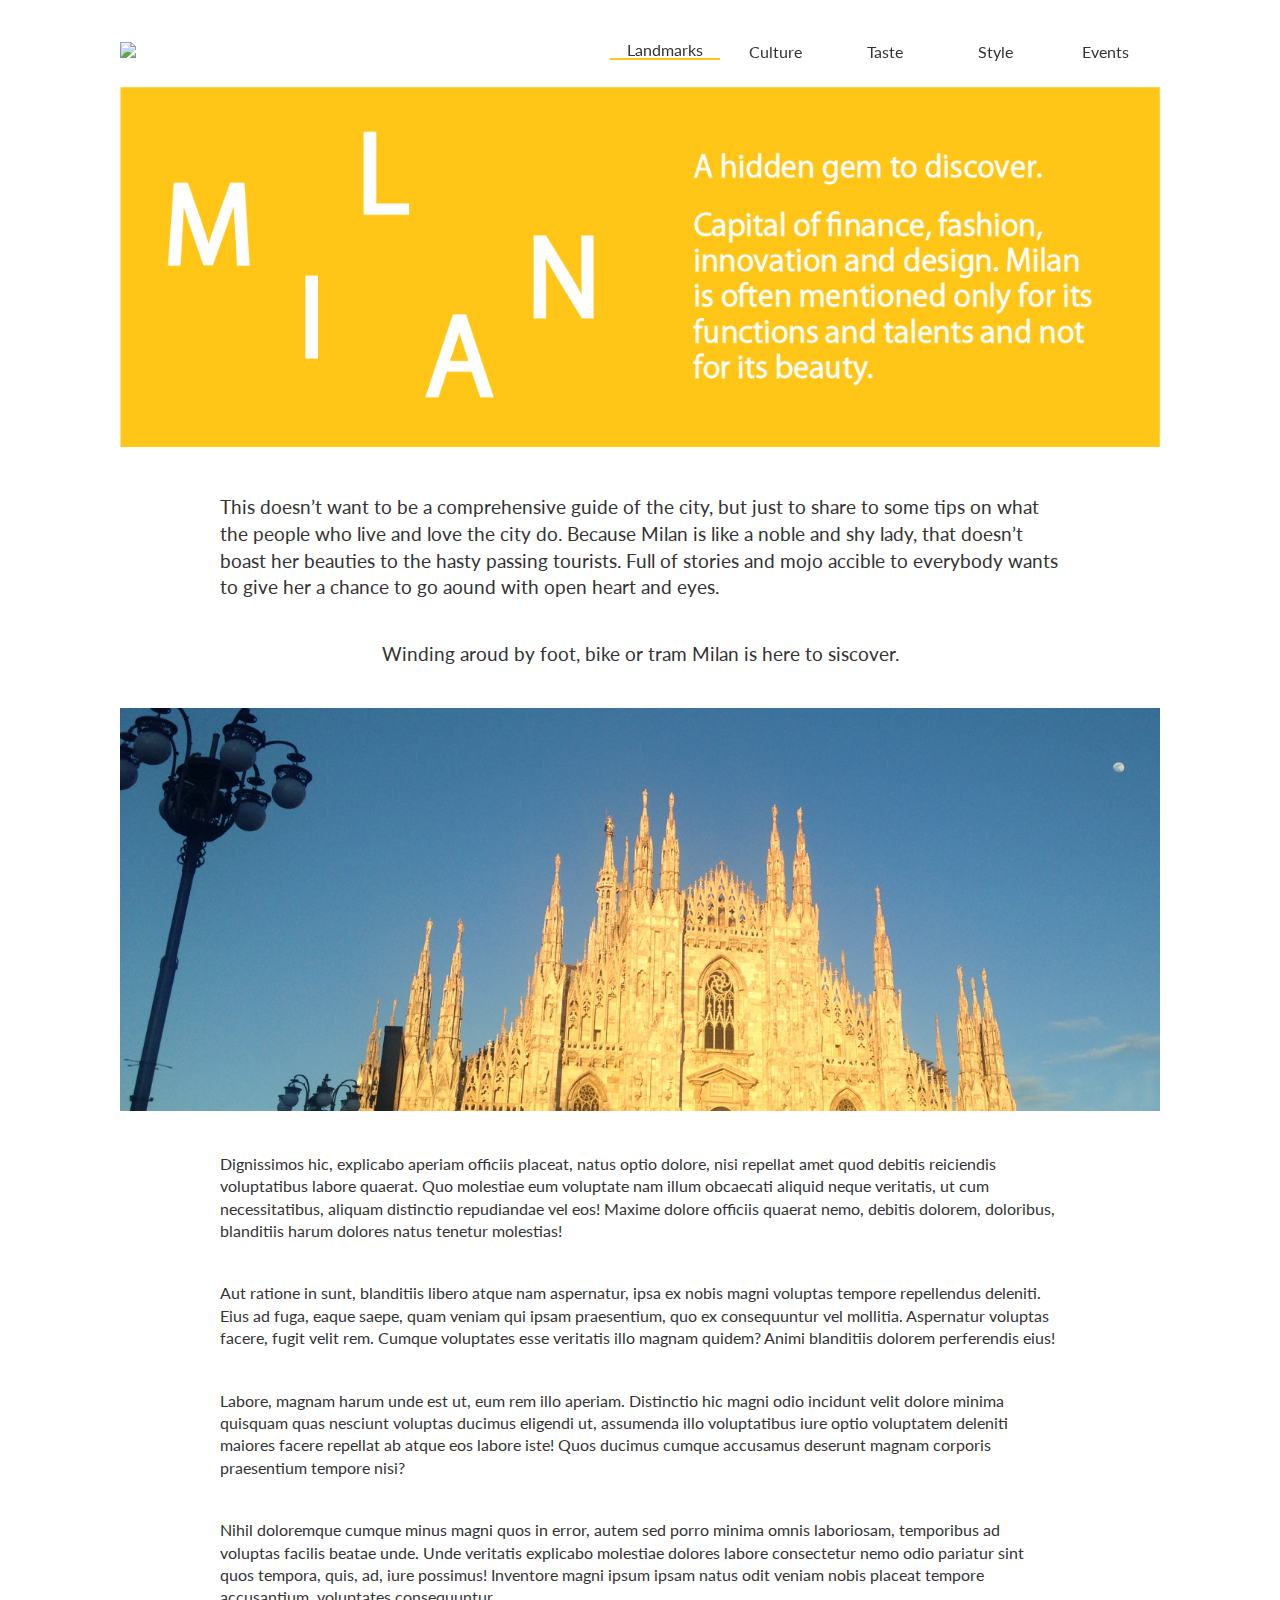
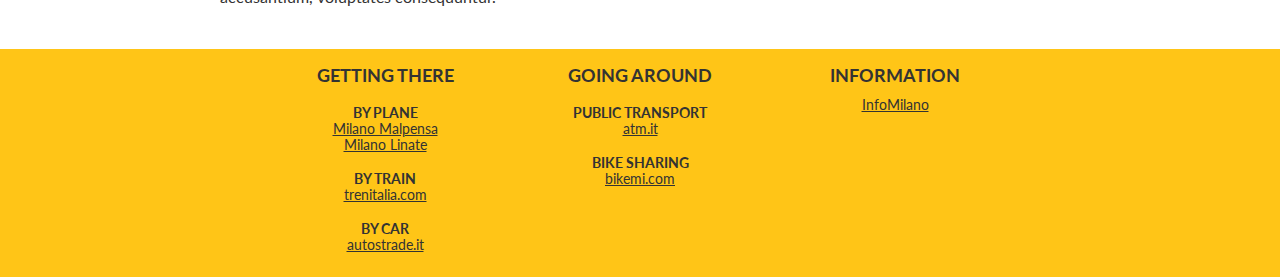
==== index.html @ c53edcfa "Merge branch 'master' of https://github.com/gxvigo/TheMilanese" ====
<!doctype html>

<html>

<head>
    <meta charset="utf-8">
    <meta name="viewport" content="width=device-width, initial-scale=1, shrink-to-fit=no">

    <!-- add a description of your web page -->
    <meta name="description" content="Information about Milan">
    <!-- add keywords for search engines, seperating key words with commas -->
    <meta name="keywords" content="Milan turism visit">
    <!-- add the author of the page -->
    <meta name="author" content="Barbara Barlocco">

    <!-- add a title for the page -->
    <title>The Milanese</title>

    <link href="https://fonts.googleapis.com/css?family=Lato:300,400,700,900" rel="stylesheet">

    <!-- reset.css removes CSS added by web browsers, from: http://meyerweb.com/eric/tools/css/reset/ -->
    <link href="styles/reset.css" rel="stylesheet" type="text/css" />

    <!-- custom css styles -->
    <link href="./styles/style.css" rel="stylesheet" type="text/css">
</head>

<body>


    <header>

        <ul class="navbar">
            <li class="logo">
                <a href="#"><img src="images/logo.png"></a>
            </li>
            <li class="menu-item-1"><a class="current" href="#">Landmarks</a></li>
            <li class="menu-item-2"><a href="#">Culture</a></li>
            <li class="menu-item-4"><a href="#">Taste</a></li>
            <li class="menu-item-5"><a href="#">Style</a></li>
            <li class="menu-item-3"><a href="events.html">Events</a></li>
        </ul>

    </header>

    <div class="page-wrapper">

        <section class="page-item header-filler"></section>


        <section class="page-item hero">
            <img src="./images/index_hero.png" alt="Duomo Milano">
            <!--            <div class="hero-text">Welcome to Milan</div>-->
        </section>

        <section class="page-item main-content">
            <h2>This doesn’t want to be a comprehensive guide of the city, but just to share to some tips on what the people who live and love the city do. Because Milan is like a noble and shy lady, that doesn’t boast her beauties to the hasty passing tourists. Full of stories and mojo accible to everybody wants to give her a chance to go aound with open heart and eyes. </h2>

            <h2 class="center">Winding aroud by foot, bike or tram Milan is here to siscover.</h2>


            <img src="./images/index_duomo.png" alt="Duomo Milano">

            <div class="content-text">
                <p>Dignissimos hic, explicabo aperiam officiis placeat, natus optio dolore, nisi repellat amet quod debitis reiciendis voluptatibus labore quaerat. Quo molestiae eum voluptate nam illum obcaecati aliquid neque veritatis, ut cum necessitatibus, aliquam distinctio repudiandae vel eos! Maxime dolore officiis quaerat nemo, debitis dolorem, doloribus, blanditiis harum dolores natus tenetur molestias!</p>
                <p>Aut ratione in sunt, blanditiis libero atque nam aspernatur, ipsa ex nobis magni voluptas tempore repellendus deleniti. Eius ad fuga, eaque saepe, quam veniam qui ipsam praesentium, quo ex consequuntur vel mollitia. Aspernatur voluptas facere, fugit velit rem. Cumque voluptates esse veritatis illo magnam quidem? Animi blanditiis dolorem perferendis eius!</p>
                <p>Labore, magnam harum unde est ut, eum rem illo aperiam. Distinctio hic magni odio incidunt velit dolore minima quisquam quas nesciunt voluptas ducimus eligendi ut, assumenda illo voluptatibus iure optio voluptatem deleniti maiores facere repellat ab atque eos labore iste! Quos ducimus cumque accusamus deserunt magnam corporis praesentium tempore nisi?</p>
                <p>Nihil doloremque cumque minus magni quos in error, autem sed porro minima omnis laboriosam, temporibus ad voluptas facilis beatae unde. Unde veritatis explicabo molestiae dolores labore consectetur nemo odio pariatur sint quos tempora, quis, ad, iure possimus! Inventore magni ipsum ipsam natus odit veniam nobis placeat tempore accusantium, voluptates consequuntur.</p>
            </div>

            <!--
            <div class="inner-menu">
                <div class="round item1">Landmarks</div>
                <div class="round">Culture</div>
                <div class="round">Taste</div>
                <div class="round item4">Style</div>
                <div class="round">Events</div>
            </div>
-->
        </section>

    </div>

    <footer class="page-item">
        <ul class="footer">

            <li class="item getting">
                <h1>Getting there</h1>

                <h2>By plane</h2>
                <a href="http://www.milanomalpensa-airport.com/en">Milano Malpensa</a>
                <br>
                <a href="http://www.milanolinate-airport.com/en">Milano Linate</a>

                <h2>By train</h2>
                <a href="http://www.trenitalia.com/tcom-en">trenitalia.com</a>

                <h2>By car</h2>
                <a href="http://www.autostrade.it/en/la-nostra-rete">autostrade.it</a>
            </li>

            <li class="item going">
                <h1>Going around</h1>
                <h2>Public transport</h2>
                <a href="https://www.atm.it/en/Pages/default.aspx">atm.it</a>
                <h2>Bike sharing</h2>
                <a href="https://www.bikemi.com/en/homepage.aspx">bikemi.com</a>
            </li>

            <li class="item info">
                <h1>Information</h1>
                <a href="https://www.turismo.milano.it/wps/portal/tur/en">InfoMilano</a>
            </li>

        </ul>

    </footer>



</body>

</html>
---- styles/style.css ----
/* Color schema

- yellow
primary: #ffc517
mono:    #FFD863  
mono:    #CC9E12   

-blue
primary: #00A79D
mono:    #4CFFF4   
mono:    #267F7A 
*/


* {
    box-sizing: content-box;
}

a {
    text-decoration: none;
    color: #333;
}

strong {
    font-weight: bold;
}

ul {
    padding: 0;
    list-style: none;
}

body {
    font-family: 'Lato', Helvetica, sans-serif;
    background: #fff;
    margin: 0px;
    color: #333;
}

h2 {
    font-size: 1.2em;
}


/* Header*/

header {
    max-width: 1040px;
    background-color: #fff;
    position: fixed;
    right: 0;
    left: 0;
    margin-right: auto;
    margin-left: auto;
}

.navbar {
    display: grid;
    grid-template-columns: 150px 1fr repeat(5, 110px);
    grid-template-rows: 60px;
    align-items: flex-end;
    justify-content: center;
}

.navbar li {
    display: grid;
}

.navbar li a {
    text-align: center;
}

.navbar li a:hover {
    color: #444;
}

.menu-item-1 {
    /*    background-color: green;*/
    grid-column-start: 3;
}

.current {
    border-bottom: 2px solid #FFC517;
}

.logo {
    margin-right: auto;
}

.logo img {
    height: 50px;
}


/* page body */

.page-wrapper {
    display: grid;
    grid-template-columns: 1fr 1040px 1fr;
    grid-template-rows: 62px auto auto;
    grid-row-gap: 5px;
}

.page-wrapper img {
    margin: 20px 0px;
}

.header-filler {
    /* to fill the gap of the fixed header*/
    grid-column: 1 / -1;
}

.page-item {
    grid-column-start: 2;
}

.hero {
    grid-row-start: 2;
}

.hero img {
    width: 100%;
}


/* page body - main content*/

.main-content p {
    padding: 20px 100px;
    line-height: 1.4em;
}

.main-content h2 {
    padding: 20px 100px;
    line-height: 1.4em;
}

.main-content h2.center{
    text-align: center;
}
    

.main-content img {
    width: 100%;
}


/* page body - inner menu*/

.inner-menu {
    display: grid;
    grid-template-columns: 1fr repeat(5, 130px) 1fr;
    grid-column-gap: 10px;
}

.inner-menu .item1 {
    grid-column-start: 2;
}

.inner-menu .item4 {
    background-color: #00A79D;
}

.round {
    width: 130px;
    height: 130px;
        
    background-color: #ffc517;
    text-align: center;
    border-radius: 50%;
    color: #fff;
    display: flex;
    justify-content: center;
    /* align horizontal */
    align-items: center;
    /* align vertical */
    font-size: 1.3em;
}

.round-small {
    width: 80px;
    height: 80px;
    font-size: 1em;
}


/* footer*/

.footer {
    background-color: #ffc517;
    margin-top: 20px;
    padding: 15px 0px 25px 0px;
    display: grid;
    grid-template-columns: 1fr 250px 250px 250px 1fr;
    grid-column-gap: 5px;
}

.getting {
    grid-column-start: 2;
}

.going {}

.info {}

.item {
    text-align: center;
    margin: 0px 20px
}

footer h1 {
    color: #333;
    font-size: 18px;
    font-weight: bold;
    line-height: 22px;
    margin: 0px 0px 10px 0px;
    text-transform: uppercase;
}

footer h2 {
    color: #333;
    font-size: 14px;
    font-weight: 700;
    margin: 20px 0px 0px 0px;
    text-transform: uppercase;
}

footer a {
    color: #333;
    font-size: 14px;
    text-decoration: underline
}


/* ** events page */

/* calendar */

.calendar {
    margin: 40px 0px;
    display: grid;
    grid-template-columns: repeat(6, 1fr);
    grid-template-rows: auto auto;
    grid-column-gap: 20px;
    grid-row-gap: 20px;
    justify-items: center;
}

.months:nth-child(4n+1) {
     background-color: #FFD863;   
}

.months:nth-child(4n+2) {
     background-color: #CC9E12;   
}

.months:nth-child(4n+3) {
     background-color: #4CFFF4;   
}

.months:nth-child(4n+4) {
     background-color: #267F7A;   
}

/* agenda */

.agenda {
    margin: 20px 0px;
    display: grid;
    grid-template-columns: 1fr 5px 1fr;
    grid-template-rows: repeat(12, auto);
    grid-column-gap: 10px;
}

.separator {
    background-color: #ffc517;
    grid-column: 2 / 2;
    grid-row: 1 / -1;
}

.empty {
    content: "";
/*    background-color: cornflowerblue;*/
}

.agenda-item {
    padding: 50px;
}

.agenda-content li {
    padding: 0px 20px 5px 20px;

}

.agenda-item-odd {
/*    background-color: goldenrod;*/
/*    grid-column: 1 / 2;*/
    display: grid;
    grid-template-columns: auto auto;
    align-items: center;
/*    grid-column-gap: 10px;*/
    
    align-content: center;
    justify-content: left;
}

.agenda-item-even {
/*    background-color: fuchsia;*/
/*    grid-column: 3 / 4;*/
    display: grid;
    grid-template-columns: auto auto;
    align-items: center;
/*    grid-column-gap: 10px;*/
    
    justify-content: right;
}

.y1{
     background-color: #FFD863;   
}

.y2 {
     background-color: #CC9E12;   
}

.b1 {
     background-color: #4CFFF4;   
}

.b2 {
     background-color: #267F7A;   
}


/* style page*/

.style {
    margin-top: 50px
}

.style-places {
    display: grid;
    grid-template-columns: 1fr;
    grid-row-gap: 20px;
}

.style-place-odd {
    display: grid;
    grid-template-columns: 33% 5px auto auto;
    grid-column-gap: 10px;
}

.style-place-even {
    display: grid;
    grid-template-columns: auto auto 5px 33%;
    grid-column-gap: 10px;
}

.style-place-odd ul, .style-place-even ul {
    align-self: center;
}

.vertial-separator {
    content: none;
    border-left: 4px solid #ffc517;
}
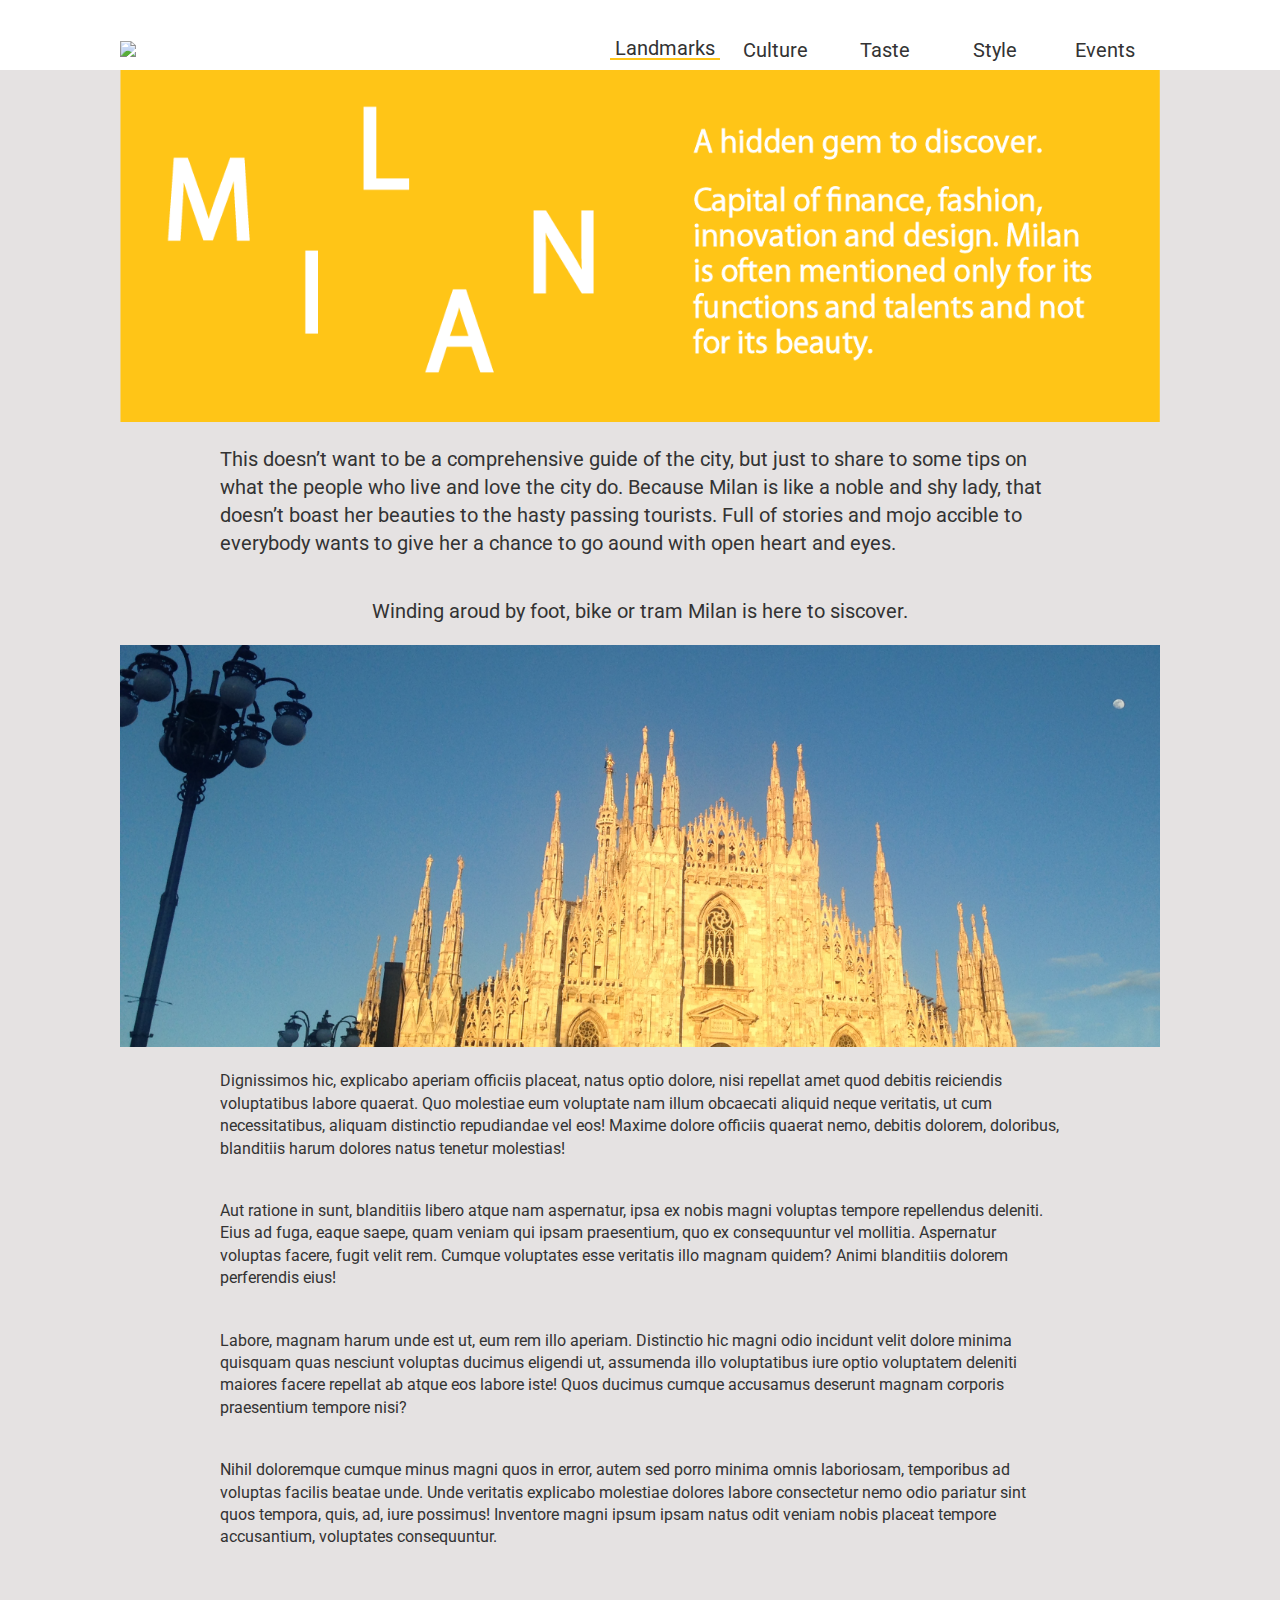
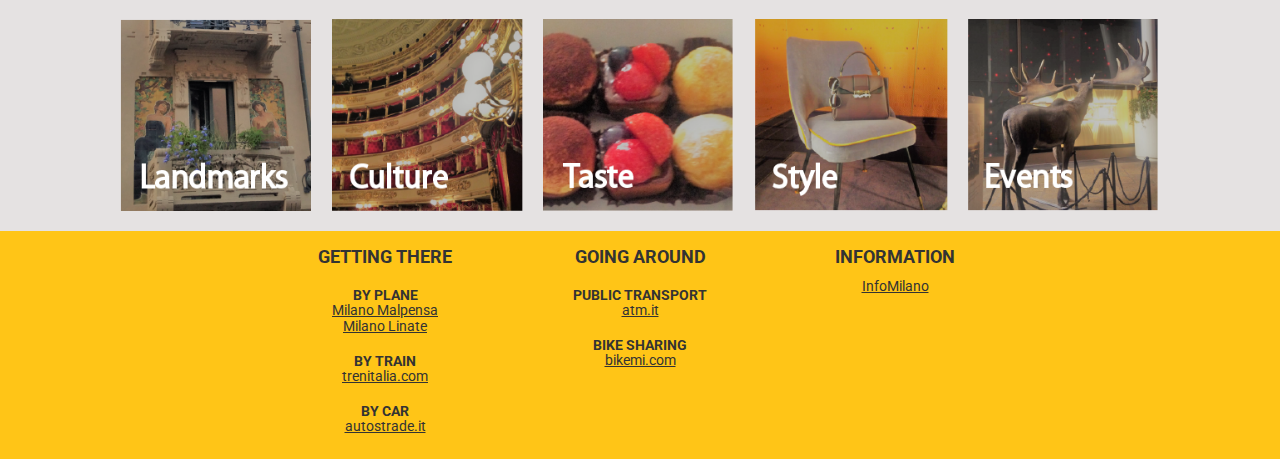
==== commit 936be166: "index, redone to be checked" ====
--- a/index.html
+++ b/index.html
@@ -1,35 +1,26 @@
 <!doctype html>
-
 <html>
 
 <head>
     <meta charset="utf-8">
     <meta name="viewport" content="width=device-width, initial-scale=1, shrink-to-fit=no">
-
     <!-- add a description of your web page -->
     <meta name="description" content="Information about Milan">
     <!-- add keywords for search engines, seperating key words with commas -->
     <meta name="keywords" content="Milan turism visit">
     <!-- add the author of the page -->
     <meta name="author" content="Barbara Barlocco">
-
     <!-- add a title for the page -->
     <title>The Milanese</title>
-
-    <link href="https://fonts.googleapis.com/css?family=Lato:300,400,700,900" rel="stylesheet">
-
+    <link href="https://fonts.googleapis.com/css?family=Roboto:300,400,700" rel="stylesheet">
     <!-- reset.css removes CSS added by web browsers, from: http://meyerweb.com/eric/tools/css/reset/ -->
     <link href="styles/reset.css" rel="stylesheet" type="text/css" />
-
     <!-- custom css styles -->
-    <link href="./styles/style.css" rel="stylesheet" type="text/css">
-</head>
+    <link href="./styles/style.css" rel="stylesheet" type="text/css"> </head>
 
 <body>
-
-
     <header>
-
+        <div class="header-side"></div>
         <ul class="navbar">
             <li class="logo">
                 <a href="#"><img src="images/logo.png"></a>
@@ -40,34 +31,22 @@
             <li class="menu-item-5"><a href="#">Style</a></li>
             <li class="menu-item-3"><a href="events.html">Events</a></li>
         </ul>
-
+        <div class="header-side"></div>
     </header>
-
     <div class="page-wrapper">
-
         <section class="page-item header-filler"></section>
-
-
-        <section class="page-item hero">
-            <img src="./images/index_hero.png" alt="Duomo Milano">
+        <section class="page-item hero"> <img src="./images/index_hero.png" alt="Duomo Milano">
             <!--            <div class="hero-text">Welcome to Milan</div>-->
         </section>
-
         <section class="page-item main-content">
             <h2>This doesn’t want to be a comprehensive guide of the city, but just to share to some tips on what the people who live and love the city do. Because Milan is like a noble and shy lady, that doesn’t boast her beauties to the hasty passing tourists. Full of stories and mojo accible to everybody wants to give her a chance to go aound with open heart and eyes. </h2>
-
-            <h2 class="center">Winding aroud by foot, bike or tram Milan is here to siscover.</h2>
-
-
-            <img src="./images/index_duomo.png" alt="Duomo Milano">
-
+            <h2 class="center">Winding aroud by foot, bike or tram Milan is here to siscover.</h2> <img src="./images/index_duomo.png" alt="Duomo Milano">
             <div class="content-text">
                 <p>Dignissimos hic, explicabo aperiam officiis placeat, natus optio dolore, nisi repellat amet quod debitis reiciendis voluptatibus labore quaerat. Quo molestiae eum voluptate nam illum obcaecati aliquid neque veritatis, ut cum necessitatibus, aliquam distinctio repudiandae vel eos! Maxime dolore officiis quaerat nemo, debitis dolorem, doloribus, blanditiis harum dolores natus tenetur molestias!</p>
                 <p>Aut ratione in sunt, blanditiis libero atque nam aspernatur, ipsa ex nobis magni voluptas tempore repellendus deleniti. Eius ad fuga, eaque saepe, quam veniam qui ipsam praesentium, quo ex consequuntur vel mollitia. Aspernatur voluptas facere, fugit velit rem. Cumque voluptates esse veritatis illo magnam quidem? Animi blanditiis dolorem perferendis eius!</p>
                 <p>Labore, magnam harum unde est ut, eum rem illo aperiam. Distinctio hic magni odio incidunt velit dolore minima quisquam quas nesciunt voluptas ducimus eligendi ut, assumenda illo voluptatibus iure optio voluptatem deleniti maiores facere repellat ab atque eos labore iste! Quos ducimus cumque accusamus deserunt magnam corporis praesentium tempore nisi?</p>
                 <p>Nihil doloremque cumque minus magni quos in error, autem sed porro minima omnis laboriosam, temporibus ad voluptas facilis beatae unde. Unde veritatis explicabo molestiae dolores labore consectetur nemo odio pariatur sint quos tempora, quis, ad, iure possimus! Inventore magni ipsum ipsam natus odit veniam nobis placeat tempore accusantium, voluptates consequuntur.</p>
             </div>
-
             <!--
             <div class="inner-menu">
                 <div class="round item1">Landmarks</div>
@@ -78,46 +57,42 @@
             </div>
 -->
         </section>
-
+        <section class="page-item page-menu">
+            <ul class="page-menu-items">
+                <li class="page-menu-item2">
+                    <a href="landmarks.html"><img src="images/index_landmarks.png" alt="page landmarks"></a>
+                </li>
+                <li class="page-menu-item1">
+                    <a href="culture.html"><img src="images/index_culture.png" alt="page culture"></a>
+                </li>
+                <li class="page-menu-item3">
+                    <a href="taste.html"><img src="images/index_taste.png" alt="page taste"></a>
+                </li>
+                <li class="page-menu-item4">
+                    <a href="style.html"><img src="images/index_style.png" alt="page style"></a>
+                </li>
+                <li class="page-menu-item5">
+                    <a href="events.html"><img src="images/index_events.png" alt="page events"></a>
+                </li>
+            </ul>
+        </section>
     </div>
-
     <footer class="page-item">
         <ul class="footer">
-
             <li class="item getting">
                 <h1>Getting there</h1>
-
-                <h2>By plane</h2>
-                <a href="http://www.milanomalpensa-airport.com/en">Milano Malpensa</a>
-                <br>
-                <a href="http://www.milanolinate-airport.com/en">Milano Linate</a>
-
-                <h2>By train</h2>
-                <a href="http://www.trenitalia.com/tcom-en">trenitalia.com</a>
-
-                <h2>By car</h2>
-                <a href="http://www.autostrade.it/en/la-nostra-rete">autostrade.it</a>
-            </li>
-
+                <h2>By plane</h2> <a href="http://www.milanomalpensa-airport.com/en">Milano Malpensa</a>
+                <br> <a href="http://www.milanolinate-airport.com/en">Milano Linate</a>
+                <h2>By train</h2> <a href="http://www.trenitalia.com/tcom-en">trenitalia.com</a>
+                <h2>By car</h2> <a href="http://www.autostrade.it/en/la-nostra-rete">autostrade.it</a> </li>
             <li class="item going">
                 <h1>Going around</h1>
-                <h2>Public transport</h2>
-                <a href="https://www.atm.it/en/Pages/default.aspx">atm.it</a>
-                <h2>Bike sharing</h2>
-                <a href="https://www.bikemi.com/en/homepage.aspx">bikemi.com</a>
-            </li>
-
+                <h2>Public transport</h2> <a href="https://www.atm.it/en/Pages/default.aspx">atm.it</a>
+                <h2>Bike sharing</h2> <a href="https://www.bikemi.com/en/homepage.aspx">bikemi.com</a> </li>
             <li class="item info">
-                <h1>Information</h1>
-                <a href="https://www.turismo.milano.it/wps/portal/tur/en">InfoMilano</a>
-            </li>
-
+                <h1>Information</h1> <a href="https://www.turismo.milano.it/wps/portal/tur/en">InfoMilano</a> </li>
         </ul>
-
     </footer>
-
-
-
 </body>
 
 </html>--- a/styles/style.css
+++ b/styles/style.css
@@ -11,7 +11,6 @@
 mono:    #267F7A 
 */
 
-
 * {
     box-sizing: content-box;
 }
@@ -31,27 +30,35 @@
 }
 
 body {
-    font-family: 'Lato', Helvetica, sans-serif;
-    background: #fff;
+    font-family: 'Roboto', sans-serif;
+    background: #e5e2e2;
     margin: 0px;
     color: #333;
 }
 
 h2 {
-    font-size: 1.2em;
+    font-size: 20px;
 }
 
 
 /* Header*/
 
 header {
-    max-width: 1040px;
+/*    max-width: 1040px;*/
     background-color: #fff;
     position: fixed;
     right: 0;
     left: 0;
     margin-right: auto;
     margin-left: auto;
+    padding-bottom: 10px;
+    
+    display: grid;
+    grid-template-columns: 1fr 1040px 1fr;
+}
+
+.header-side {
+    background: #fff;
 }
 
 .navbar {
@@ -68,6 +75,7 @@
 
 .navbar li a {
     text-align: center;
+    font-size: 20px;
 }
 
 .navbar li a:hover {
@@ -97,12 +105,12 @@
 .page-wrapper {
     display: grid;
     grid-template-columns: 1fr 1040px 1fr;
-    grid-template-rows: 62px auto auto;
-    grid-row-gap: 5px;
+    grid-template-rows: 62px auto auto 192px;
+    /*    grid-row-gap: 5px;*/
 }
 
 .page-wrapper img {
-    margin: 20px 0px;
+    /*    margin: 20px 0px;*/
 }
 
 .header-filler {
@@ -114,6 +122,10 @@
     grid-column-start: 2;
 }
 
+.page-item.main-content{
+    margin-bottom: 50px;
+}
+
 .hero {
     grid-row-start: 2;
 }
@@ -135,10 +147,9 @@
     line-height: 1.4em;
 }
 
-.main-content h2.center{
+.main-content h2.center {
     text-align: center;
 }
-    
 
 .main-content img {
     width: 100%;
@@ -164,7 +175,6 @@
 .round {
     width: 130px;
     height: 130px;
-        
     background-color: #ffc517;
     text-align: center;
     border-radius: 50%;
@@ -183,6 +193,24 @@
     font-size: 1em;
 }
 
+.page-menu-items {
+    display: grid;
+    grid-template-columns: repeat(5, 1fr);
+    grid-column-gap: 20px;
+}
+
+.page-menu-items {
+    height: 100%;
+}
+
+.page-menu-items li {
+    height: 100%;
+}
+
+.page-menu-items img {
+    height: 192px;
+}
+
 
 /* footer*/
 
@@ -234,6 +262,7 @@
 
 /* ** events page */
 
+
 /* calendar */
 
 .calendar {
@@ -247,20 +276,21 @@
 }
 
 .months:nth-child(4n+1) {
-     background-color: #FFD863;   
+    background-color: #FFD863;
 }
 
 .months:nth-child(4n+2) {
-     background-color: #CC9E12;   
+    background-color: #CC9E12;
 }
 
 .months:nth-child(4n+3) {
-     background-color: #4CFFF4;   
+    background-color: #4CFFF4;
 }
 
 .months:nth-child(4n+4) {
-     background-color: #267F7A;   
-}
+    background-color: #267F7A;
+}
+
 
 /* agenda */
 
@@ -280,7 +310,7 @@
 
 .empty {
     content: "";
-/*    background-color: cornflowerblue;*/
+    /*    background-color: cornflowerblue;*/
 }
 
 .agenda-item {
@@ -289,46 +319,43 @@
 
 .agenda-content li {
     padding: 0px 20px 5px 20px;
-
 }
 
 .agenda-item-odd {
-/*    background-color: goldenrod;*/
-/*    grid-column: 1 / 2;*/
+    /*    background-color: goldenrod;*/
+    /*    grid-column: 1 / 2;*/
     display: grid;
     grid-template-columns: auto auto;
     align-items: center;
-/*    grid-column-gap: 10px;*/
-    
+    /*    grid-column-gap: 10px;*/
     align-content: center;
     justify-content: left;
 }
 
 .agenda-item-even {
-/*    background-color: fuchsia;*/
-/*    grid-column: 3 / 4;*/
+    /*    background-color: fuchsia;*/
+    /*    grid-column: 3 / 4;*/
     display: grid;
     grid-template-columns: auto auto;
     align-items: center;
-/*    grid-column-gap: 10px;*/
-    
+    /*    grid-column-gap: 10px;*/
     justify-content: right;
 }
 
-.y1{
-     background-color: #FFD863;   
+.y1 {
+    background-color: #FFD863;
 }
 
 .y2 {
-     background-color: #CC9E12;   
+    background-color: #CC9E12;
 }
 
 .b1 {
-     background-color: #4CFFF4;   
+    background-color: #4CFFF4;
 }
 
 .b2 {
-     background-color: #267F7A;   
+    background-color: #267F7A;
 }
 
 
@@ -356,11 +383,12 @@
     grid-column-gap: 10px;
 }
 
-.style-place-odd ul, .style-place-even ul {
+.style-place-odd ul,
+.style-place-even ul {
     align-self: center;
 }
 
 .vertial-separator {
     content: none;
     border-left: 4px solid #ffc517;
-}
+}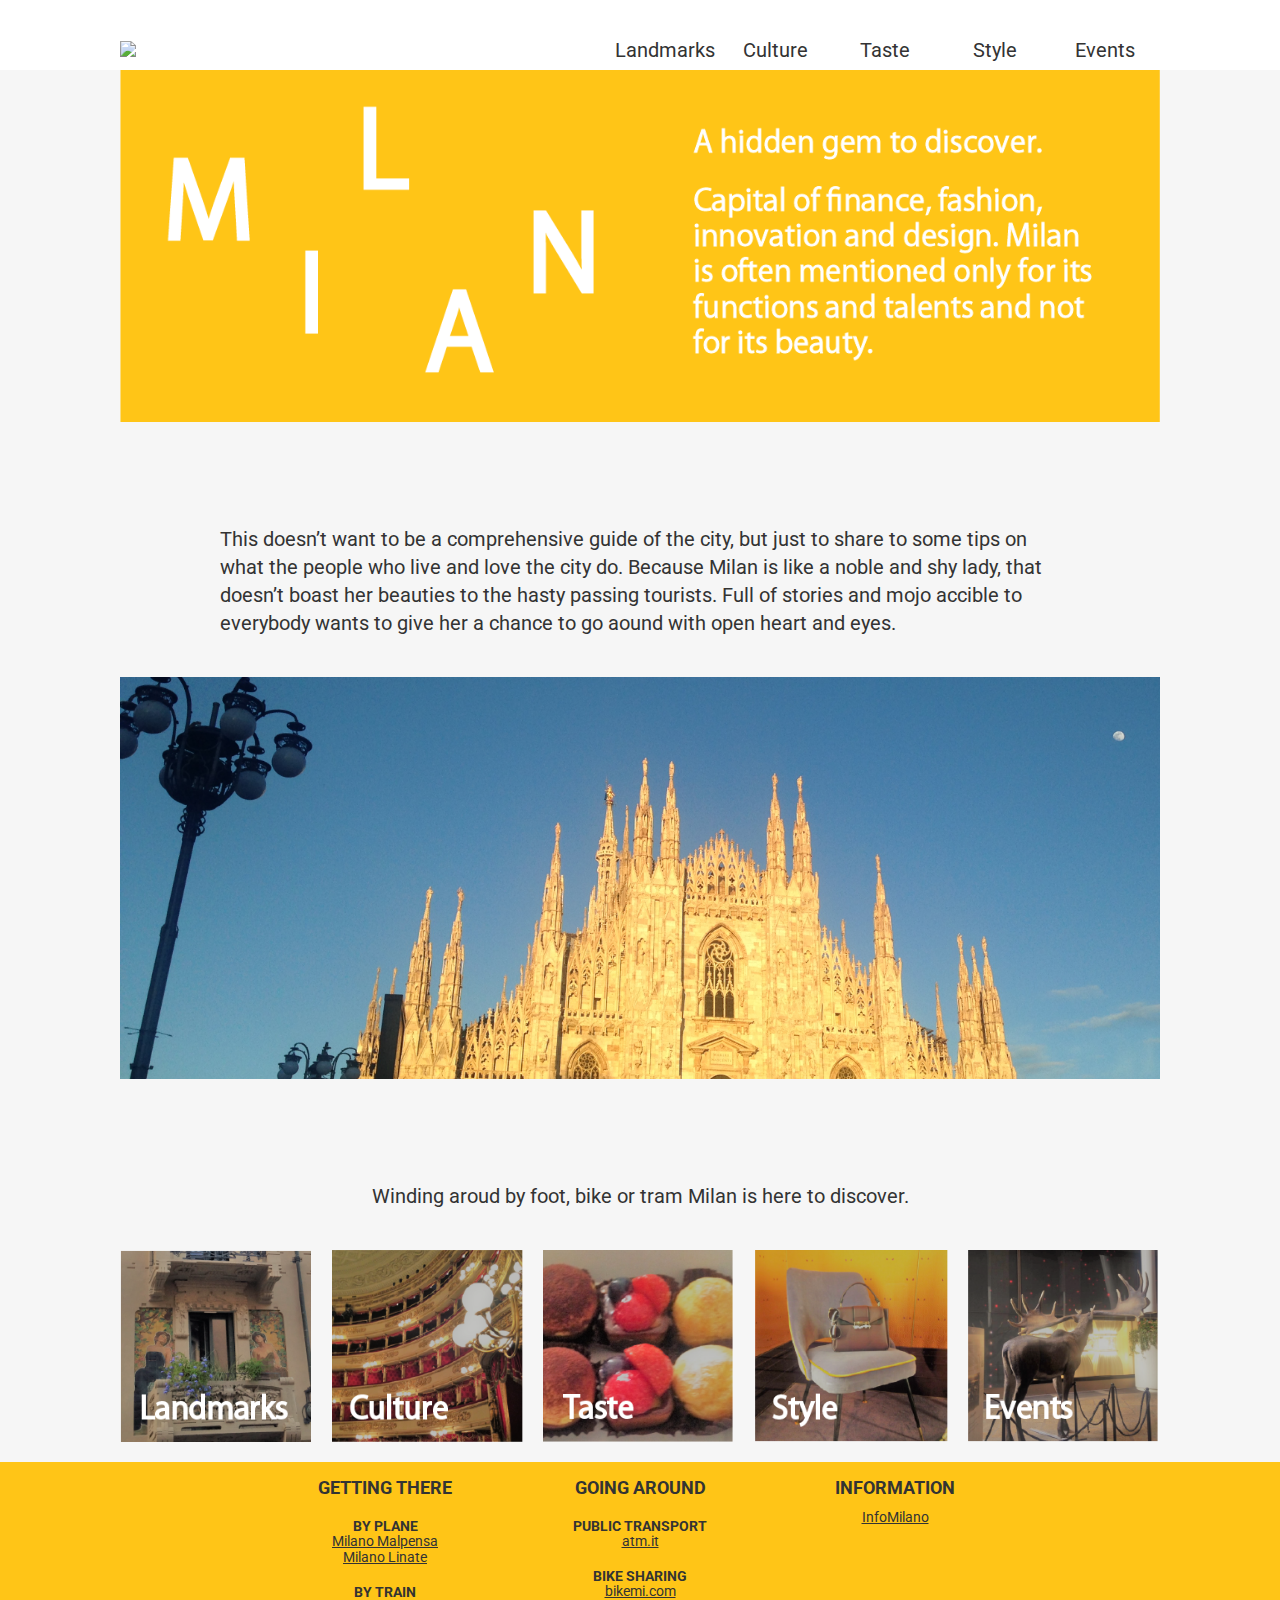
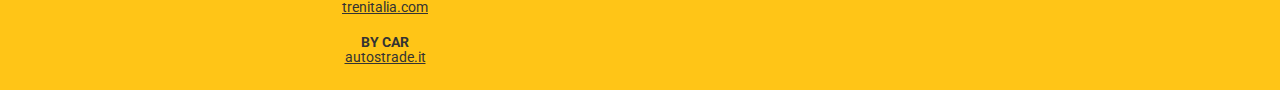
==== commit 3103c701: "redisegned Events page - to review" ====
--- a/index.html
+++ b/index.html
@@ -11,7 +11,8 @@
     <!-- add the author of the page -->
     <meta name="author" content="Barbara Barlocco">
     <!-- add a title for the page -->
-    <title>The Milanese</title>
+    <title>Giro Milano</title>
+    <link rel="icon" href="images/favicon.png">
     <link href="https://fonts.googleapis.com/css?family=Roboto:300,400,700" rel="stylesheet">
     <!-- reset.css removes CSS added by web browsers, from: http://meyerweb.com/eric/tools/css/reset/ -->
     <link href="styles/reset.css" rel="stylesheet" type="text/css" />
@@ -23,29 +24,28 @@
         <div class="header-side"></div>
         <ul class="navbar">
             <li class="logo">
-                <a href="#"><img src="images/logo.png"></a>
+                <a href="index.html"><img src="images/logo.png"></a>
             </li>
-            <li class="menu-item-1"><a class="current" href="#">Landmarks</a></li>
-            <li class="menu-item-2"><a href="#">Culture</a></li>
-            <li class="menu-item-4"><a href="#">Taste</a></li>
-            <li class="menu-item-5"><a href="#">Style</a></li>
+            <li class="menu-item-1"><a href="landmarks.html">Landmarks</a></li>
+            <li class="menu-item-2"><a href="culture.html">Culture</a></li>
+            <li class="menu-item-4"><a href="taste.html">Taste</a></li>
+            <li class="menu-item-5"><a href="style.html">Style</a></li>
             <li class="menu-item-3"><a href="events.html">Events</a></li>
         </ul>
         <div class="header-side"></div>
     </header>
-    <div class="page-wrapper">
+    <div class="page-index-wrapper">
         <section class="page-item header-filler"></section>
         <section class="page-item hero"> <img src="./images/index_hero.png" alt="Duomo Milano">
             <!--            <div class="hero-text">Welcome to Milan</div>-->
         </section>
         <section class="page-item main-content">
             <h2>This doesn’t want to be a comprehensive guide of the city, but just to share to some tips on what the people who live and love the city do. Because Milan is like a noble and shy lady, that doesn’t boast her beauties to the hasty passing tourists. Full of stories and mojo accible to everybody wants to give her a chance to go aound with open heart and eyes. </h2>
-            <h2 class="center">Winding aroud by foot, bike or tram Milan is here to siscover.</h2> <img src="./images/index_duomo.png" alt="Duomo Milano">
+            
+            
+            <img src="./images/index_duomo.png" alt="Duomo Milano">
             <div class="content-text">
-                <p>Dignissimos hic, explicabo aperiam officiis placeat, natus optio dolore, nisi repellat amet quod debitis reiciendis voluptatibus labore quaerat. Quo molestiae eum voluptate nam illum obcaecati aliquid neque veritatis, ut cum necessitatibus, aliquam distinctio repudiandae vel eos! Maxime dolore officiis quaerat nemo, debitis dolorem, doloribus, blanditiis harum dolores natus tenetur molestias!</p>
-                <p>Aut ratione in sunt, blanditiis libero atque nam aspernatur, ipsa ex nobis magni voluptas tempore repellendus deleniti. Eius ad fuga, eaque saepe, quam veniam qui ipsam praesentium, quo ex consequuntur vel mollitia. Aspernatur voluptas facere, fugit velit rem. Cumque voluptates esse veritatis illo magnam quidem? Animi blanditiis dolorem perferendis eius!</p>
-                <p>Labore, magnam harum unde est ut, eum rem illo aperiam. Distinctio hic magni odio incidunt velit dolore minima quisquam quas nesciunt voluptas ducimus eligendi ut, assumenda illo voluptatibus iure optio voluptatem deleniti maiores facere repellat ab atque eos labore iste! Quos ducimus cumque accusamus deserunt magnam corporis praesentium tempore nisi?</p>
-                <p>Nihil doloremque cumque minus magni quos in error, autem sed porro minima omnis laboriosam, temporibus ad voluptas facilis beatae unde. Unde veritatis explicabo molestiae dolores labore consectetur nemo odio pariatur sint quos tempora, quis, ad, iure possimus! Inventore magni ipsum ipsam natus odit veniam nobis placeat tempore accusantium, voluptates consequuntur.</p>
+                <h2 class="center">Winding aroud by foot, bike or tram Milan is here to discover.</h2> 
             </div>
             <!--
             <div class="inner-menu">
--- a/styles/style.css
+++ b/styles/style.css
@@ -31,7 +31,8 @@
 
 body {
     font-family: 'Roboto', sans-serif;
-    background: #e5e2e2;
+    background: #f6f6f6
+        ;
     margin: 0px;
     color: #333;
 }
@@ -102,16 +103,13 @@
 
 /* page body */
 
-.page-wrapper {
+.page-index-wrapper {
     display: grid;
     grid-template-columns: 1fr 1040px 1fr;
     grid-template-rows: 62px auto auto 192px;
     /*    grid-row-gap: 5px;*/
 }
 
-.page-wrapper img {
-    /*    margin: 20px 0px;*/
-}
 
 .header-filler {
     /* to fill the gap of the fixed header*/
@@ -122,9 +120,11 @@
     grid-column-start: 2;
 }
 
+/*
 .page-item.main-content{
     margin-bottom: 50px;
 }
+*/
 
 .hero {
     grid-row-start: 2;
@@ -143,7 +143,7 @@
 }
 
 .main-content h2 {
-    padding: 20px 100px;
+    padding: 100px 100px 40px 100px ;
     line-height: 1.4em;
 }
 
@@ -260,36 +260,19 @@
 }
 
 
+
+/* ** all pages */
+.page-wrapper {
+    display: grid;
+    grid-template-columns: 1fr 1040px 1fr;
+    grid-template-rows: 62px auto auto;
+    /*    grid-row-gap: 5px;*/
+}
+
+
+
 /* ** events page */
 
-
-/* calendar */
-
-.calendar {
-    margin: 40px 0px;
-    display: grid;
-    grid-template-columns: repeat(6, 1fr);
-    grid-template-rows: auto auto;
-    grid-column-gap: 20px;
-    grid-row-gap: 20px;
-    justify-items: center;
-}
-
-.months:nth-child(4n+1) {
-    background-color: #FFD863;
-}
-
-.months:nth-child(4n+2) {
-    background-color: #CC9E12;
-}
-
-.months:nth-child(4n+3) {
-    background-color: #4CFFF4;
-}
-
-.months:nth-child(4n+4) {
-    background-color: #267F7A;
-}
 
 
 /* agenda */
@@ -297,50 +280,29 @@
 .agenda {
     margin: 20px 0px;
     display: grid;
-    grid-template-columns: 1fr 5px 1fr;
+    grid-template-columns: 1fr;
     grid-template-rows: repeat(12, auto);
     grid-column-gap: 10px;
-}
-
-.separator {
-    background-color: #ffc517;
-    grid-column: 2 / 2;
-    grid-row: 1 / -1;
-}
+    grid-row-gap: 30px;
+}
+
 
 .empty {
     content: "";
-    /*    background-color: cornflowerblue;*/
+        background-color: cornflowerblue;
 }
 
 .agenda-item {
-    padding: 50px;
+    display: grid;
+    grid-template-columns: 1fr 2fr;
+    border-bottom: 5px solid #ffc517;
+    border-left: 5px solid #ffc517
 }
 
 .agenda-content li {
     padding: 0px 20px 5px 20px;
 }
 
-.agenda-item-odd {
-    /*    background-color: goldenrod;*/
-    /*    grid-column: 1 / 2;*/
-    display: grid;
-    grid-template-columns: auto auto;
-    align-items: center;
-    /*    grid-column-gap: 10px;*/
-    align-content: center;
-    justify-content: left;
-}
-
-.agenda-item-even {
-    /*    background-color: fuchsia;*/
-    /*    grid-column: 3 / 4;*/
-    display: grid;
-    grid-template-columns: auto auto;
-    align-items: center;
-    /*    grid-column-gap: 10px;*/
-    justify-content: right;
-}
 
 .y1 {
     background-color: #FFD863;
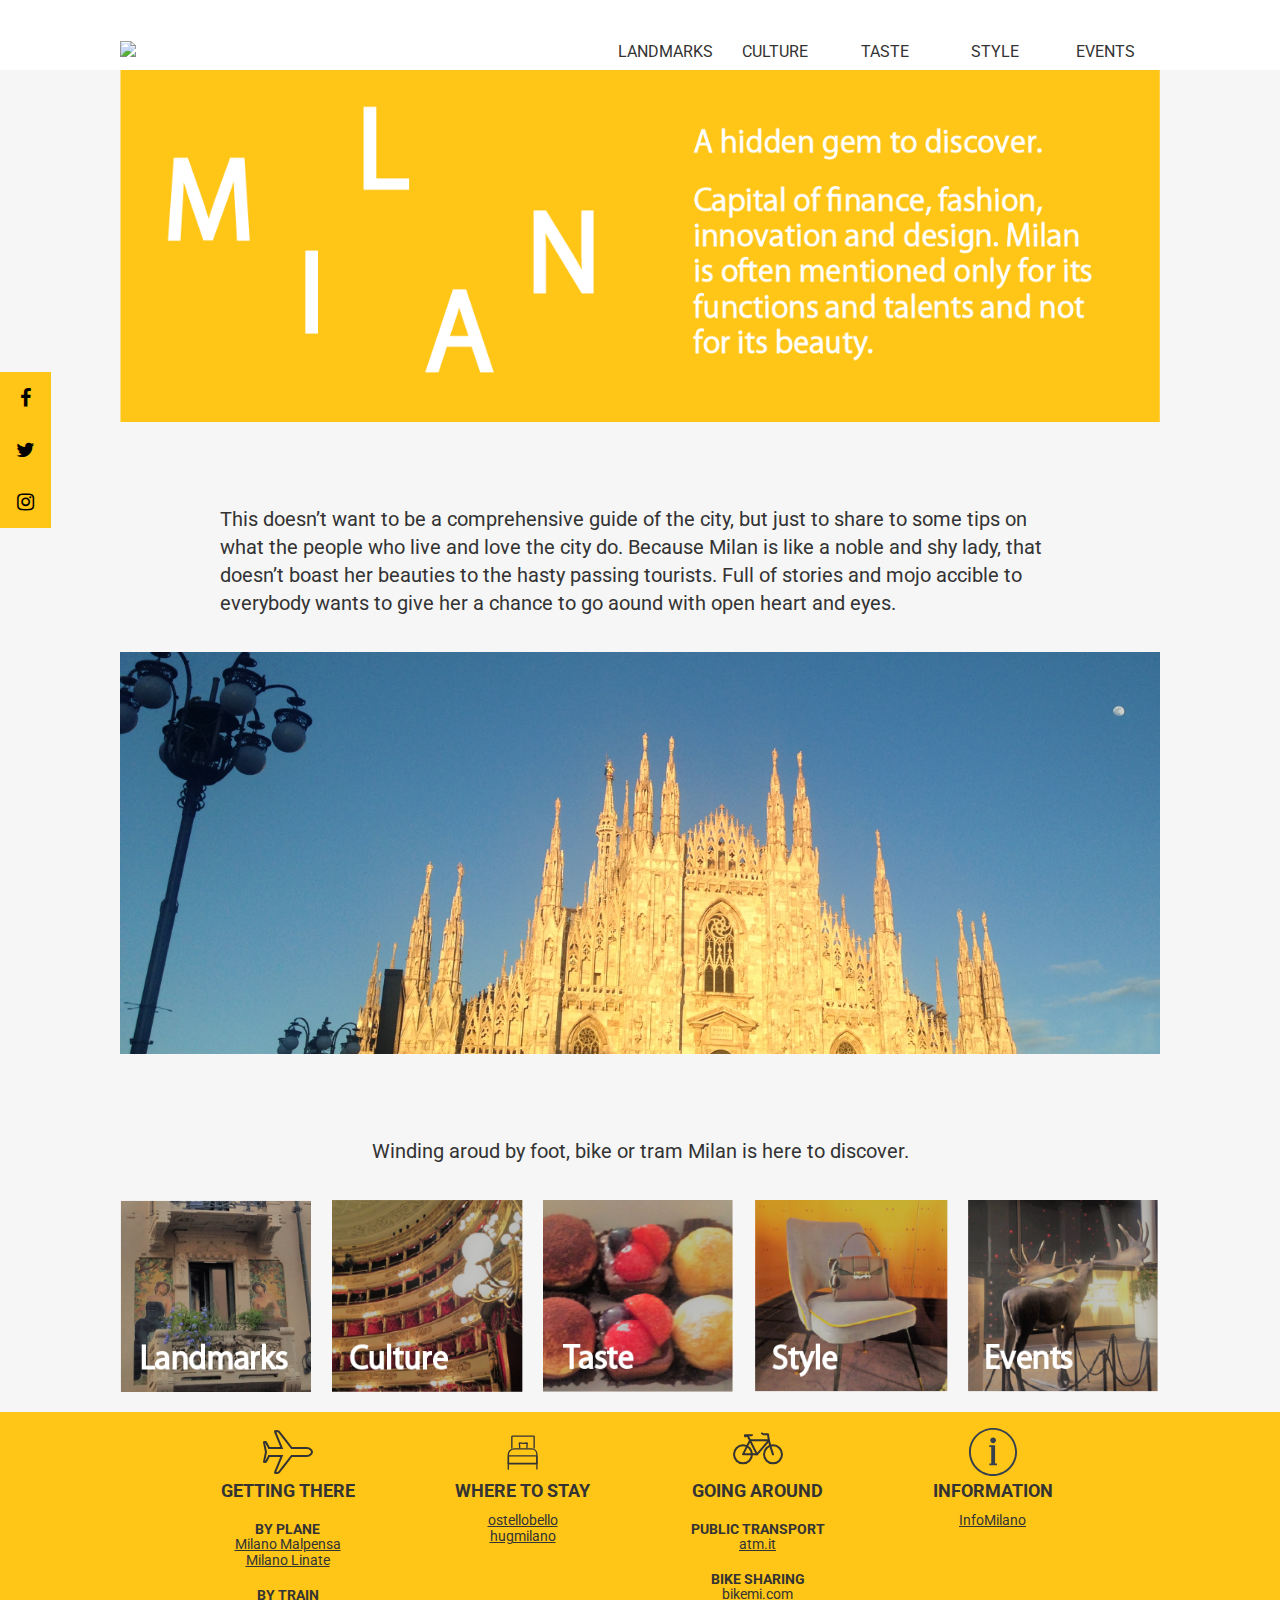
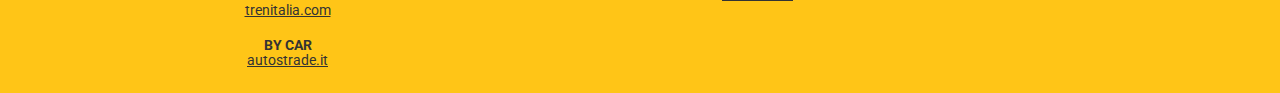
==== commit 1db5c2cc: "redesigned the footer and added sticky social bar" ====
--- a/index.html
+++ b/index.html
@@ -15,12 +15,18 @@
     <link rel="icon" href="images/favicon.png">
     <link href="https://fonts.googleapis.com/css?family=Roboto:300,400,700" rel="stylesheet">
     <!-- reset.css removes CSS added by web browsers, from: http://meyerweb.com/eric/tools/css/reset/ -->
+    <!-- icons   -->
+    <link rel="stylesheet" href="https://cdnjs.cloudflare.com/ajax/libs/font-awesome/4.7.0/css/font-awesome.min.css">
     <link href="styles/reset.css" rel="stylesheet" type="text/css" />
     <!-- custom css styles -->
     <link href="./styles/style.css" rel="stylesheet" type="text/css"> </head>
 
 <body>
-    <header>
+   
+    <!-- sticky social media bar   -->
+    <div class="icon-bar"> <a href="#" class="facebook"><i class="fa fa-facebook"></i></a> <a href="#" class="twitter"><i class="fa fa-twitter"></i></a> <a href="#" class="instagram"><i class="fa fa-instagram"></i></a> </div>
+    
+       <header>
         <div class="header-side"></div>
         <ul class="navbar">
             <li class="logo">
@@ -40,13 +46,9 @@
             <!--            <div class="hero-text">Welcome to Milan</div>-->
         </section>
         <section class="page-item main-content">
-            <h2>This doesn’t want to be a comprehensive guide of the city, but just to share to some tips on what the people who live and love the city do. Because Milan is like a noble and shy lady, that doesn’t boast her beauties to the hasty passing tourists. Full of stories and mojo accible to everybody wants to give her a chance to go aound with open heart and eyes. </h2>
-            
-            
-            <img src="./images/index_duomo.png" alt="Duomo Milano">
+            <h2>This doesn’t want to be a comprehensive guide of the city, but just to share to some tips on what the people who live and love the city do. Because Milan is like a noble and shy lady, that doesn’t boast her beauties to the hasty passing tourists. Full of stories and mojo accible to everybody wants to give her a chance to go aound with open heart and eyes. </h2> <img src="./images/index_duomo.png" alt="Duomo Milano">
             <div class="content-text">
-                <h2 class="center">Winding aroud by foot, bike or tram Milan is here to discover.</h2> 
-            </div>
+                <h2 class="center">Winding aroud by foot, bike or tram Milan is here to discover.</h2> </div>
             <!--
             <div class="inner-menu">
                 <div class="round item1">Landmarks</div>
@@ -79,18 +81,23 @@
     </div>
     <footer class="page-item">
         <ul class="footer">
-            <li class="item getting">
+            <li class="item getting"> <img src="./images/icons/airplane.svg" height="50px" alt="">
                 <h1>Getting there</h1>
                 <h2>By plane</h2> <a href="http://www.milanomalpensa-airport.com/en">Milano Malpensa</a>
                 <br> <a href="http://www.milanolinate-airport.com/en">Milano Linate</a>
                 <h2>By train</h2> <a href="http://www.trenitalia.com/tcom-en">trenitalia.com</a>
                 <h2>By car</h2> <a href="http://www.autostrade.it/en/la-nostra-rete">autostrade.it</a> </li>
-            <li class="item going">
+            <li class="item staying"> <img src="./images/icons/single-bed.svg" height="50px" alt="">
+                <h1>Where to stay</h1>
+                <a href="https://www.ostellobello.com/">ostellobello</a> <br>
+                <a href="https://www.hugmilano.com/">hugmilano</a> </li>
+            <li class="item going"> <img src="./images/icons/bike.svg" height="50px" alt="">
                 <h1>Going around</h1>
                 <h2>Public transport</h2> <a href="https://www.atm.it/en/Pages/default.aspx">atm.it</a>
                 <h2>Bike sharing</h2> <a href="https://www.bikemi.com/en/homepage.aspx">bikemi.com</a> </li>
-            <li class="item info">
-                <h1>Information</h1> <a href="https://www.turismo.milano.it/wps/portal/tur/en">InfoMilano</a> </li>
+            <li class="item info"> <img src="./images/icons/information.svg" height="50px" alt="">
+                <h1>Information</h1> <a href="https://www.turismo.milano.it/wps/portal/tur/en">InfoMilano</a>
+            </li>
         </ul>
     </footer>
 </body>
--- a/styles/style.css
+++ b/styles/style.css
@@ -30,15 +30,63 @@
 }
 
 body {
+/*    margin: 0;*/
     font-family: 'Roboto', sans-serif;
-    background: #f6f6f6
-        ;
+    background: #f6f6f6;
     margin: 0px;
     color: #333;
 }
 
 h2 {
     font-size: 20px;
+}
+
+/* Sticky social media bar*/
+
+.icon-bar {
+  position: fixed;
+  top: 50%;
+  -webkit-transform: translateY(-50%);
+  -ms-transform: translateY(-50%);
+  transform: translateY(-50%);
+}
+
+.icon-bar a {
+  display: block;
+  text-align: center;
+  padding: 16px;
+  transition: all 0.3s ease;
+  color: black;
+  font-size: 20px;
+}
+
+.icon-bar a:hover {
+  background-color: #000;
+  color: #ffc517
+}
+
+.facebook {
+/* border: 3px solid black;*/
+  background: #ffc517;
+  color: black;
+}
+
+.twitter {
+/* border: 3px solid black;*/
+  background: #ffc517;
+  color: black;
+}
+
+.instagram {
+/* border: 3px solid black;*/
+  background: #ffc517;
+  color: black;
+}
+
+
+.content {
+  margin-left: 75px;
+  font-size: 30px;
 }
 
 
@@ -76,7 +124,8 @@
 
 .navbar li a {
     text-align: center;
-    font-size: 20px;
+    font-size: 16px;
+    text-transform: uppercase;
 }
 
 .navbar li a:hover {
@@ -143,7 +192,7 @@
 }
 
 .main-content h2 {
-    padding: 100px 100px 40px 100px ;
+    padding: 80px 100px 35px 100px ;
     line-height: 1.4em;
 }
 
@@ -219,7 +268,7 @@
     margin-top: 20px;
     padding: 15px 0px 25px 0px;
     display: grid;
-    grid-template-columns: 1fr 250px 250px 250px 1fr;
+    grid-template-columns: 1fr 230px 230px 230px 230px 1fr;
     grid-column-gap: 5px;
 }
 
@@ -230,6 +279,10 @@
 .going {}
 
 .info {}
+
+.contacts {
+    
+}
 
 .item {
     text-align: center;
@@ -265,7 +318,7 @@
 .page-wrapper {
     display: grid;
     grid-template-columns: 1fr 1040px 1fr;
-    grid-template-rows: 62px auto auto;
+    grid-template-rows: 62px 369px auto;
     /*    grid-row-gap: 5px;*/
 }
 
@@ -321,7 +374,7 @@
 }
 
 
-/* style page*/
+/* ** style page*/
 
 .style {
     margin-top: 50px
@@ -353,4 +406,40 @@
 .vertial-separator {
     content: none;
     border-left: 4px solid #ffc517;
-}+}
+
+
+/* ** culture page*/
+
+.culture-gallery {
+    display: grid;
+    grid-template-columns: repeat(3, 1fr);
+    grid-column-gap: 20px;
+    grid-row-gap: 30px;
+    
+}
+
+.culture-gallery-item {
+    background: #fff;
+    border: 10px solid #fff;
+}
+
+.culture-gallery-item h2 {
+    padding: 10px;
+    text-align: center;
+    font-weight: 900;
+}
+
+.culture-gallery-item p {
+    padding: 10px;
+    text-align: left;
+}
+
+.culture-gallery-item.double {
+    grid-column: span 2;
+}
+
+.culture-gallery img {
+    height: 280px
+}
+
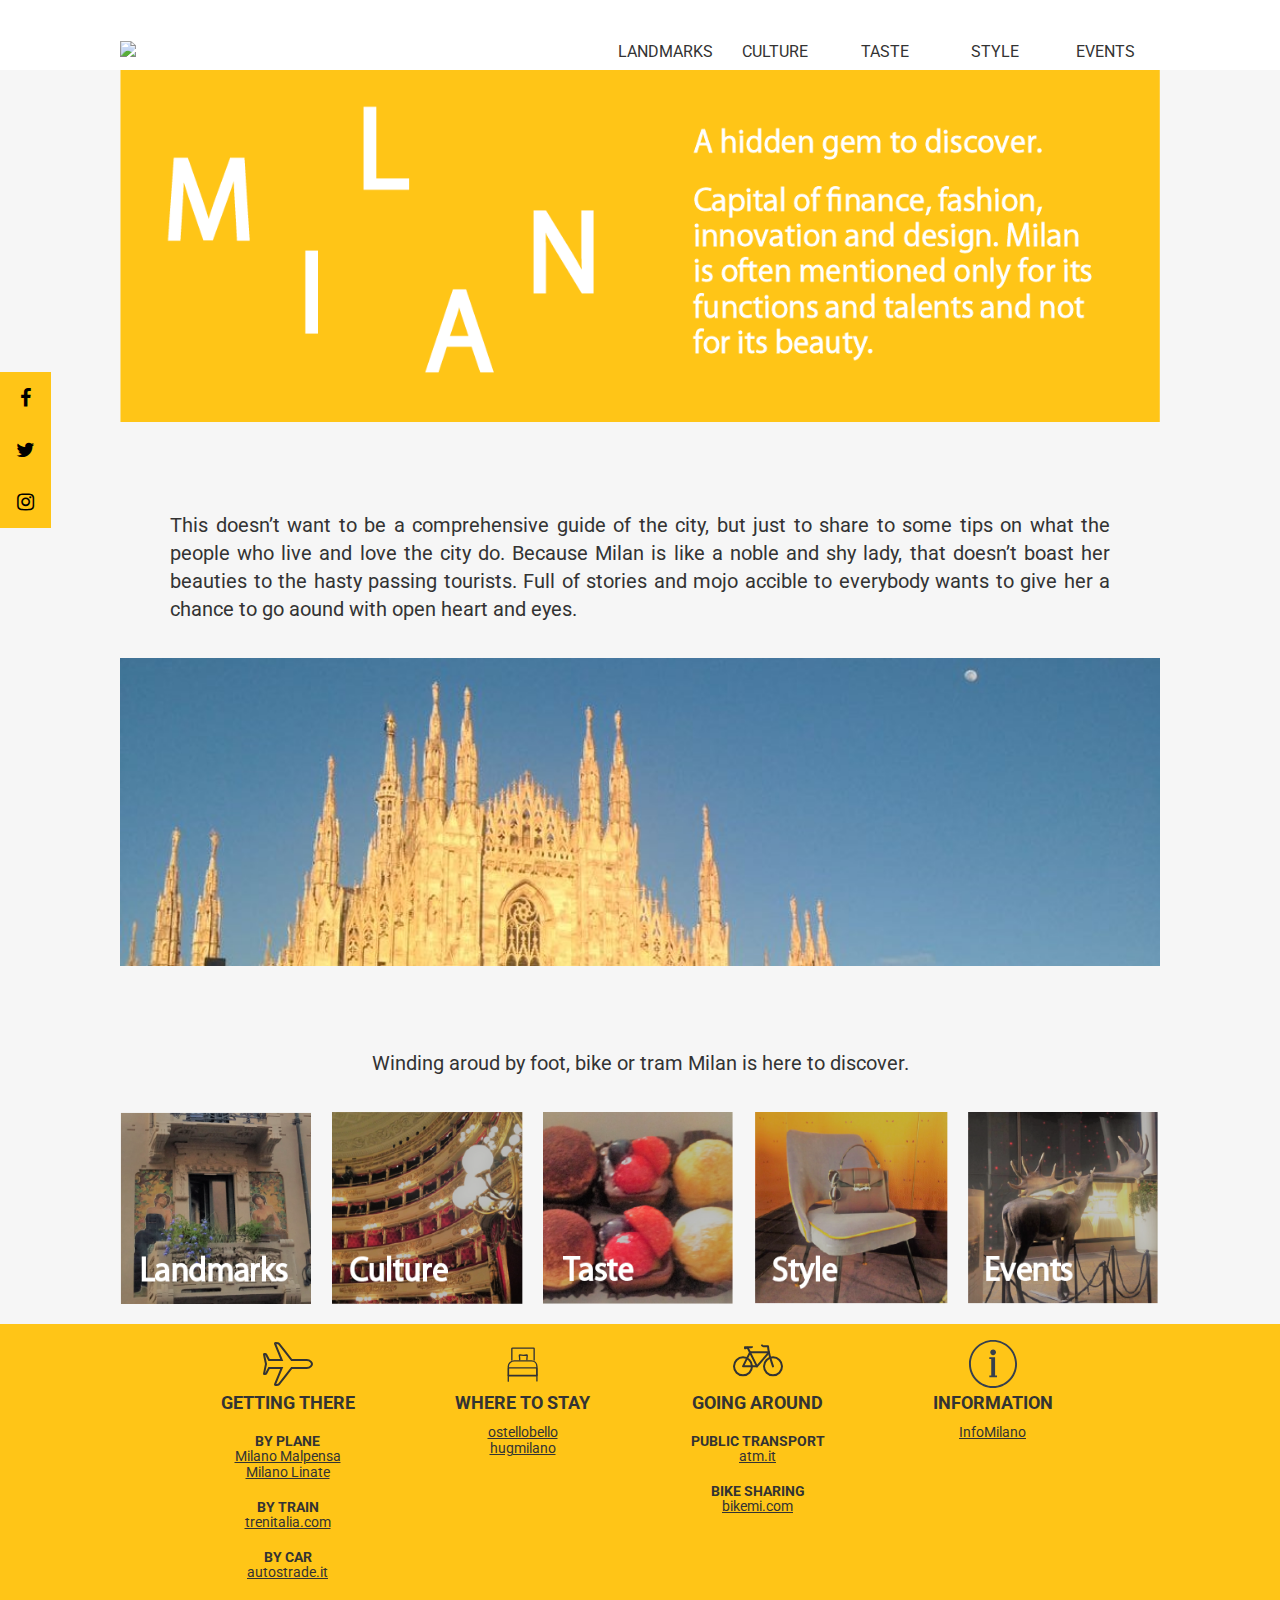
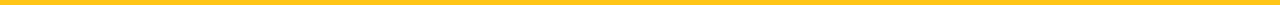
==== commit 7d3e5ada: "First fine tunes of all pages but style and taste" ====
--- a/index.html
+++ b/index.html
@@ -7,30 +7,33 @@
     <!-- add a description of your web page -->
     <meta name="description" content="Information about Milan">
     <!-- add keywords for search engines, seperating key words with commas -->
-    <meta name="keywords" content="Milan turism visit">
+    <meta name="keywords" content="Milan turism visit 
+A hidden gem to discover Capital of finance fashion
+innovation and design Milan is often mentioned only for its functions and talents and not for its beauty">
     <!-- add the author of the page -->
     <meta name="author" content="Barbara Barlocco">
     <!-- add a title for the page -->
     <title>Giro Milano</title>
-    <link rel="icon" href="images/favicon.png">
+    <link rel="icon" href="./images/favicon.png">
     <link href="https://fonts.googleapis.com/css?family=Roboto:300,400,700" rel="stylesheet">
     <!-- reset.css removes CSS added by web browsers, from: http://meyerweb.com/eric/tools/css/reset/ -->
     <!-- icons   -->
     <link rel="stylesheet" href="https://cdnjs.cloudflare.com/ajax/libs/font-awesome/4.7.0/css/font-awesome.min.css">
-    <link href="styles/reset.css" rel="stylesheet" type="text/css" />
+    <link href="./styles/reset.css" rel="stylesheet" type="text/css" />
     <!-- custom css styles -->
-    <link href="./styles/style.css" rel="stylesheet" type="text/css"> </head>
+    <link href="./styles/style.css" rel="stylesheet" type="text/css">
+</head>
 
 <body>
-   
+
     <!-- sticky social media bar   -->
     <div class="icon-bar"> <a href="#" class="facebook"><i class="fa fa-facebook"></i></a> <a href="#" class="twitter"><i class="fa fa-twitter"></i></a> <a href="#" class="instagram"><i class="fa fa-instagram"></i></a> </div>
-    
-       <header>
+
+    <header>
         <div class="header-side"></div>
         <ul class="navbar">
             <li class="logo">
-                <a href="index.html"><img src="images/logo.png"></a>
+                <a href="index.html"><img src="./images/logo.png"></a>
             </li>
             <li class="menu-item-1"><a href="landmarks.html">Landmarks</a></li>
             <li class="menu-item-2"><a href="culture.html">Culture</a></li>
@@ -46,56 +49,52 @@
             <!--            <div class="hero-text">Welcome to Milan</div>-->
         </section>
         <section class="page-item main-content">
-            <h2>This doesn’t want to be a comprehensive guide of the city, but just to share to some tips on what the people who live and love the city do. Because Milan is like a noble and shy lady, that doesn’t boast her beauties to the hasty passing tourists. Full of stories and mojo accible to everybody wants to give her a chance to go aound with open heart and eyes. </h2> <img src="./images/index_duomo.png" alt="Duomo Milano">
+            <h2>This doesn’t want to be a comprehensive guide of the city, but just to share to some tips on what the people who live and love the city do. Because Milan is like a noble and shy lady, that doesn’t boast her beauties to the hasty passing tourists. Full of stories and mojo accible to everybody wants to give her a chance to go aound with open heart and eyes. </h2> <img src="./images/index_duomo.jpg" alt="Duomo Milano">
             <div class="content-text">
-                <h2 class="center">Winding aroud by foot, bike or tram Milan is here to discover.</h2> </div>
-            <!--
-            <div class="inner-menu">
-                <div class="round item1">Landmarks</div>
-                <div class="round">Culture</div>
-                <div class="round">Taste</div>
-                <div class="round item4">Style</div>
-                <div class="round">Events</div>
+                <h2 class="center">Winding aroud by foot, bike or tram Milan is here to discover.</h2>
             </div>
--->
+            
         </section>
         <section class="page-item page-menu">
             <ul class="page-menu-items">
                 <li class="page-menu-item2">
-                    <a href="landmarks.html"><img src="images/index_landmarks.png" alt="page landmarks"></a>
+                    <a href="landmarks.html"><img src="./images/index_landmarks.png" alt="page landmarks"></a>
                 </li>
                 <li class="page-menu-item1">
-                    <a href="culture.html"><img src="images/index_culture.png" alt="page culture"></a>
+                    <a href="culture.html"><img src="./images/index_culture.png" alt="page culture"></a>
                 </li>
                 <li class="page-menu-item3">
-                    <a href="taste.html"><img src="images/index_taste.png" alt="page taste"></a>
+                    <a href="taste.html"><img src="./images/index_taste.png" alt="page taste"></a>
                 </li>
                 <li class="page-menu-item4">
-                    <a href="style.html"><img src="images/index_style.png" alt="page style"></a>
+                    <a href="style.html"><img src="./images/index_style.png" alt="page style"></a>
                 </li>
                 <li class="page-menu-item5">
-                    <a href="events.html"><img src="images/index_events.png" alt="page events"></a>
+                    <a href="events.html"><img src="./images/index_events.png" alt="page events"></a>
                 </li>
             </ul>
         </section>
     </div>
     <footer class="page-item">
         <ul class="footer">
-            <li class="item getting"> <img src="./images/icons/airplane.svg" height="50px" alt="">
+            <li class="item getting"> <img src="./images/icons/airplane.svg" height="50px" alt="airplane icon">
                 <h1>Getting there</h1>
                 <h2>By plane</h2> <a href="http://www.milanomalpensa-airport.com/en">Milano Malpensa</a>
                 <br> <a href="http://www.milanolinate-airport.com/en">Milano Linate</a>
                 <h2>By train</h2> <a href="http://www.trenitalia.com/tcom-en">trenitalia.com</a>
-                <h2>By car</h2> <a href="http://www.autostrade.it/en/la-nostra-rete">autostrade.it</a> </li>
-            <li class="item staying"> <img src="./images/icons/single-bed.svg" height="50px" alt="">
+                <h2>By car</h2> <a href="http://www.autostrade.it/en/la-nostra-rete">autostrade.it</a>
+            </li>
+            <li class="item staying"> <img src="./images/icons/single-bed.svg" height="50px" alt="bed icon">
                 <h1>Where to stay</h1>
                 <a href="https://www.ostellobello.com/">ostellobello</a> <br>
-                <a href="https://www.hugmilano.com/">hugmilano</a> </li>
-            <li class="item going"> <img src="./images/icons/bike.svg" height="50px" alt="">
+                <a href="https://www.hugmilano.com/">hugmilano</a>
+            </li>
+            <li class="item going"> <img src="./images/icons/bike.svg" height="50px" alt="bike icon">
                 <h1>Going around</h1>
                 <h2>Public transport</h2> <a href="https://www.atm.it/en/Pages/default.aspx">atm.it</a>
-                <h2>Bike sharing</h2> <a href="https://www.bikemi.com/en/homepage.aspx">bikemi.com</a> </li>
-            <li class="item info"> <img src="./images/icons/information.svg" height="50px" alt="">
+                <h2>Bike sharing</h2> <a href="https://www.bikemi.com/en/homepage.aspx">bikemi.com</a>
+            </li>
+            <li class="item info"> <img src="./images/icons/information.svg" height="50px" alt="info icon">
                 <h1>Information</h1> <a href="https://www.turismo.milano.it/wps/portal/tur/en">InfoMilano</a>
             </li>
         </ul>
--- a/styles/style.css
+++ b/styles/style.css
@@ -1,14 +1,8 @@
 /* Color schema
 
-- yellow
-primary: #ffc517
-mono:    #FFD863  
-mono:    #CC9E12   
-
--blue
-primary: #00A79D
-mono:    #4CFFF4   
-mono:    #267F7A 
+- yellow #ffc517
+- black #333333
+- grey #f6f6f6
 */
 
 * {
@@ -22,6 +16,11 @@
 
 strong {
     font-weight: bold;
+}
+
+medium {
+    font-weight: 500;
+    font-style: italic;
 }
 
 ul {
@@ -30,7 +29,7 @@
 }
 
 body {
-/*    margin: 0;*/
+    /*    margin: 0;*/
     font-family: 'Roboto', sans-serif;
     background: #f6f6f6;
     margin: 0px;
@@ -44,56 +43,55 @@
 /* Sticky social media bar*/
 
 .icon-bar {
-  position: fixed;
-  top: 50%;
-  -webkit-transform: translateY(-50%);
-  -ms-transform: translateY(-50%);
-  transform: translateY(-50%);
+    position: fixed;
+    top: 50%;
+    -webkit-transform: translateY(-50%);
+    -ms-transform: translateY(-50%);
+    transform: translateY(-50%);
 }
 
 .icon-bar a {
-  display: block;
-  text-align: center;
-  padding: 16px;
-  transition: all 0.3s ease;
-  color: black;
-  font-size: 20px;
+    display: block;
+    text-align: center;
+    padding: 16px;
+    transition: all 0.3s ease;
+    color: black;
+    font-size: 20px;
 }
 
 .icon-bar a:hover {
-  background-color: #000;
-  color: #ffc517
+    background-color: #000;
+    color: #ffc517
 }
 
 .facebook {
-/* border: 3px solid black;*/
-  background: #ffc517;
-  color: black;
+    /* border: 3px solid black;*/
+    background: #ffc517;
+    color: black;
 }
 
 .twitter {
-/* border: 3px solid black;*/
-  background: #ffc517;
-  color: black;
+    /* border: 3px solid black;*/
+    background: #ffc517;
+    color: black;
 }
 
 .instagram {
-/* border: 3px solid black;*/
-  background: #ffc517;
-  color: black;
+    /* border: 3px solid black;*/
+    background: #ffc517;
+    color: black;
 }
 
 
 .content {
-  margin-left: 75px;
-  font-size: 30px;
+    margin-left: 75px;
+    font-size: 30px;
 }
 
 
 /* Header*/
 
 header {
-/*    max-width: 1040px;*/
     background-color: #fff;
     position: fixed;
     right: 0;
@@ -101,7 +99,7 @@
     margin-right: auto;
     margin-left: auto;
     padding-bottom: 10px;
-    
+
     display: grid;
     grid-template-columns: 1fr 1040px 1fr;
 }
@@ -129,11 +127,10 @@
 }
 
 .navbar li a:hover {
-    color: #444;
+    color: #ffc517;
 }
 
 .menu-item-1 {
-    /*    background-color: green;*/
     grid-column-start: 3;
 }
 
@@ -155,8 +152,7 @@
 .page-index-wrapper {
     display: grid;
     grid-template-columns: 1fr 1040px 1fr;
-    grid-template-rows: 62px auto auto 192px;
-    /*    grid-row-gap: 5px;*/
+    grid-template-rows: 62px 369px auto 192px;
 }
 
 
@@ -169,12 +165,6 @@
     grid-column-start: 2;
 }
 
-/*
-.page-item.main-content{
-    margin-bottom: 50px;
-}
-*/
-
 .hero {
     grid-row-start: 2;
 }
@@ -192,8 +182,9 @@
 }
 
 .main-content h2 {
-    padding: 80px 100px 35px 100px ;
+    padding: 80px 50px 35px 50px;
     line-height: 1.4em;
+    text-align: justify;
 }
 
 .main-content h2.center {
@@ -205,42 +196,7 @@
 }
 
 
-/* page body - inner menu*/
-
-.inner-menu {
-    display: grid;
-    grid-template-columns: 1fr repeat(5, 130px) 1fr;
-    grid-column-gap: 10px;
-}
-
-.inner-menu .item1 {
-    grid-column-start: 2;
-}
-
-.inner-menu .item4 {
-    background-color: #00A79D;
-}
-
-.round {
-    width: 130px;
-    height: 130px;
-    background-color: #ffc517;
-    text-align: center;
-    border-radius: 50%;
-    color: #fff;
-    display: flex;
-    justify-content: center;
-    /* align horizontal */
-    align-items: center;
-    /* align vertical */
-    font-size: 1.3em;
-}
-
-.round-small {
-    width: 80px;
-    height: 80px;
-    font-size: 1em;
-}
+/* page body - bottom menu*/
 
 .page-menu-items {
     display: grid;
@@ -280,9 +236,7 @@
 
 .info {}
 
-.contacts {
-    
-}
+.contacts {}
 
 .item {
     text-align: center;
@@ -319,16 +273,22 @@
     display: grid;
     grid-template-columns: 1fr 1040px 1fr;
     grid-template-rows: 62px 369px auto;
-    /*    grid-row-gap: 5px;*/
-}
-
+}
+
+.fa-external-link {
+    margin-left: 10px;
+}
+
+.fa-external-link:hover {
+    color: #ffc517;
+}
 
 
 /* ** events page */
 
 
 
-/* agenda */
+/* events page */
 
 .agenda {
     margin: 20px 0px;
@@ -339,12 +299,6 @@
     grid-row-gap: 30px;
 }
 
-
-.empty {
-    content: "";
-        background-color: cornflowerblue;
-}
-
 .agenda-item {
     display: grid;
     grid-template-columns: 1fr 2fr;
@@ -357,45 +311,30 @@
 }
 
 
-.y1 {
-    background-color: #FFD863;
-}
-
-.y2 {
-    background-color: #CC9E12;
-}
-
-.b1 {
-    background-color: #4CFFF4;
-}
-
-.b2 {
-    background-color: #267F7A;
-}
-
-
-/* ** style page*/
+/* ** style and taste page*/
 
 .style {
-    margin-top: 50px
+    /*    margin-top: 50px*/
 }
 
 .style-places {
     display: grid;
     grid-template-columns: 1fr;
-    grid-row-gap: 20px;
+    /*    grid-row-gap: 20px;*/
 }
 
 .style-place-odd {
     display: grid;
     grid-template-columns: 33% 5px auto auto;
     grid-column-gap: 10px;
+    padding-top: 70px;
 }
 
 .style-place-even {
     display: grid;
     grid-template-columns: auto auto 5px 33%;
     grid-column-gap: 10px;
+    padding-top: 70px;
 }
 
 .style-place-odd ul,
@@ -409,14 +348,13 @@
 }
 
 
-/* ** culture page*/
+/* ** culture and landmarks page*/
 
 .culture-gallery {
     display: grid;
     grid-template-columns: repeat(3, 1fr);
     grid-column-gap: 20px;
     grid-row-gap: 30px;
-    
 }
 
 .culture-gallery-item {
@@ -442,4 +380,3 @@
 .culture-gallery img {
     height: 280px
 }
-
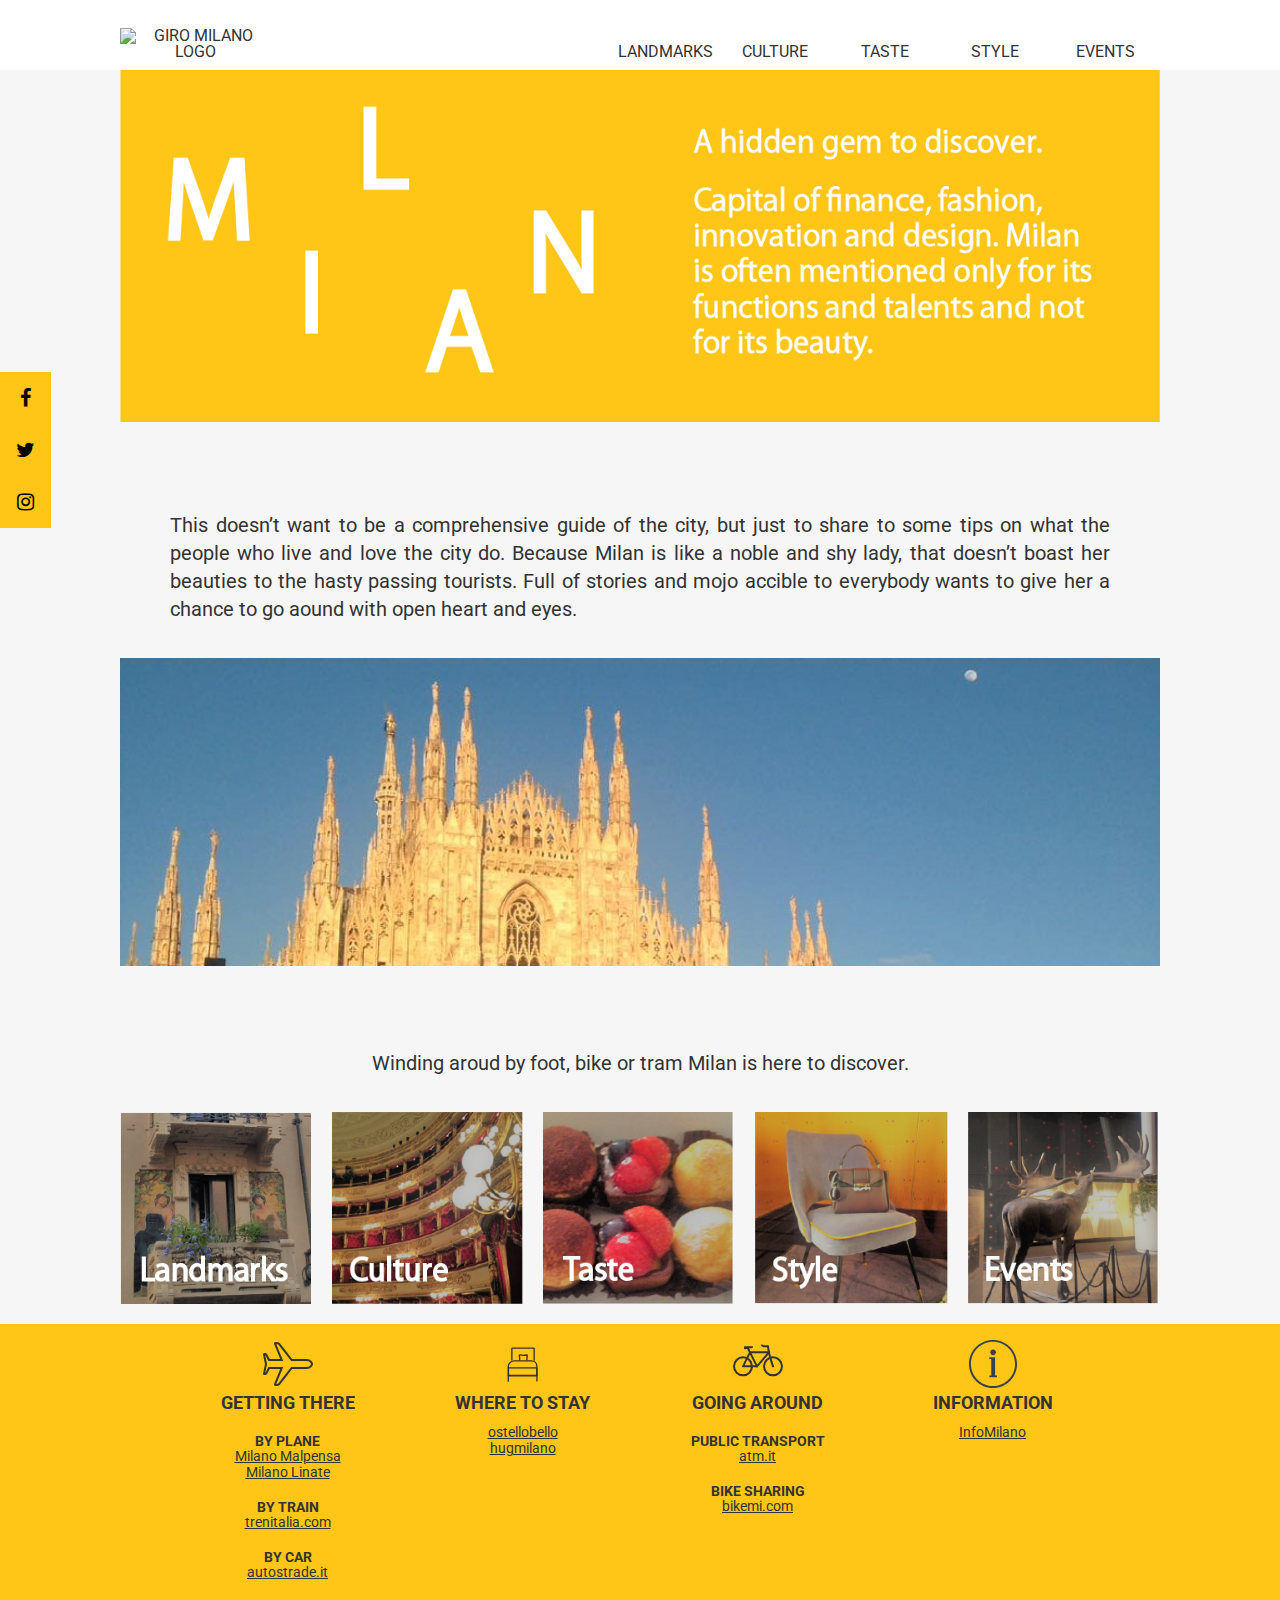
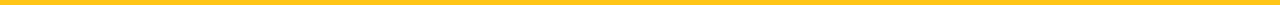
==== commit d1ea38a9: "site completed" ====
--- a/index.html
+++ b/index.html
@@ -1,5 +1,5 @@
 <!doctype html>
-<html>
+<html lang="en">
 
 <head>
     <meta charset="utf-8">
@@ -7,18 +7,17 @@
     <!-- add a description of your web page -->
     <meta name="description" content="Information about Milan">
     <!-- add keywords for search engines, seperating key words with commas -->
-    <meta name="keywords" content="Milan turism visit 
-A hidden gem to discover Capital of finance fashion
-innovation and design Milan is often mentioned only for its functions and talents and not for its beauty">
+    <meta name="keywords" content="Milan, turism, visit, hidden gem, to, discover, Capital, finance, fashion,
+innovation, design, only, functions, talents, beauty,">
     <!-- add the author of the page -->
     <meta name="author" content="Barbara Barlocco">
     <!-- add a title for the page -->
     <title>Giro Milano</title>
     <link rel="icon" href="./images/favicon.png">
-    <link href="https://fonts.googleapis.com/css?family=Roboto:300,400,700" rel="stylesheet">
+    <link href="https://fonts.googleapis.com/css?family=Roboto:400,700,500i" rel="stylesheet" type="text/css">
+    <!-- icons   -->
+    <link rel="stylesheet" href="https://cdnjs.cloudflare.com/ajax/libs/font-awesome/4.7.0/css/font-awesome.min.css" type="text/css">
     <!-- reset.css removes CSS added by web browsers, from: http://meyerweb.com/eric/tools/css/reset/ -->
-    <!-- icons   -->
-    <link rel="stylesheet" href="https://cdnjs.cloudflare.com/ajax/libs/font-awesome/4.7.0/css/font-awesome.min.css">
     <link href="./styles/reset.css" rel="stylesheet" type="text/css" />
     <!-- custom css styles -->
     <link href="./styles/style.css" rel="stylesheet" type="text/css">
@@ -33,7 +32,7 @@
         <div class="header-side"></div>
         <ul class="navbar">
             <li class="logo">
-                <a href="index.html"><img src="./images/logo.png"></a>
+                <a href="index.html"><img src="./images/logo.png" alt="Giro Milano logo"></a>
             </li>
             <li class="menu-item-1"><a href="landmarks.html">Landmarks</a></li>
             <li class="menu-item-2"><a href="culture.html">Culture</a></li>
@@ -53,7 +52,7 @@
             <div class="content-text">
                 <h2 class="center">Winding aroud by foot, bike or tram Milan is here to discover.</h2>
             </div>
-            
+
         </section>
         <section class="page-item page-menu">
             <ul class="page-menu-items">
@@ -77,28 +76,28 @@
     </div>
     <footer class="page-item">
         <ul class="footer">
-            <li class="item getting"> <img src="./images/icons/airplane.svg" height="50px" alt="airplane icon">
+            <li class="item getting"> <img src="./images/icons/airplane.svg" height="50" alt="Airplane drawing">
                 <h1>Getting there</h1>
                 <h2>By plane</h2> <a href="http://www.milanomalpensa-airport.com/en">Milano Malpensa</a>
                 <br> <a href="http://www.milanolinate-airport.com/en">Milano Linate</a>
                 <h2>By train</h2> <a href="http://www.trenitalia.com/tcom-en">trenitalia.com</a>
                 <h2>By car</h2> <a href="http://www.autostrade.it/en/la-nostra-rete">autostrade.it</a>
             </li>
-            <li class="item staying"> <img src="./images/icons/single-bed.svg" height="50px" alt="bed icon">
+            <li class="item staying"> <img src="./images/icons/single-bed.svg" height="50" alt="Single bed drawing">
                 <h1>Where to stay</h1>
                 <a href="https://www.ostellobello.com/">ostellobello</a> <br>
                 <a href="https://www.hugmilano.com/">hugmilano</a>
             </li>
-            <li class="item going"> <img src="./images/icons/bike.svg" height="50px" alt="bike icon">
+            <li class="item going"> <img src="./images/icons/bike.svg" height="50" alt="bike drawing">
                 <h1>Going around</h1>
                 <h2>Public transport</h2> <a href="https://www.atm.it/en/Pages/default.aspx">atm.it</a>
                 <h2>Bike sharing</h2> <a href="https://www.bikemi.com/en/homepage.aspx">bikemi.com</a>
             </li>
-            <li class="item info"> <img src="./images/icons/information.svg" height="50px" alt="info icon">
+            <li class="item info"> <img src="./images/icons/information.svg" height="50" alt="Information logo">
                 <h1>Information</h1> <a href="https://www.turismo.milano.it/wps/portal/tur/en">InfoMilano</a>
             </li>
         </ul>
     </footer>
 </body>
 
-</html>+</html>
--- a/styles/style.css
+++ b/styles/style.css
@@ -14,11 +14,11 @@
     color: #333;
 }
 
-strong {
+h3 {
     font-weight: bold;
 }
 
-medium {
+h4 {
     font-weight: 500;
     font-style: italic;
 }
@@ -65,19 +65,16 @@
 }
 
 .facebook {
-    /* border: 3px solid black;*/
     background: #ffc517;
     color: black;
 }
 
 .twitter {
-    /* border: 3px solid black;*/
     background: #ffc517;
     color: black;
 }
 
 .instagram {
-    /* border: 3px solid black;*/
     background: #ffc517;
     color: black;
 }
@@ -143,7 +140,7 @@
 }
 
 .logo img {
-    height: 50px;
+    height: 40px;
 }
 
 
@@ -284,11 +281,8 @@
 }
 
 
+
 /* ** events page */
-
-
-
-/* events page */
 
 .agenda {
     margin: 20px 0px;
@@ -307,7 +301,7 @@
 }
 
 .agenda-content li {
-    padding: 0px 20px 5px 20px;
+    padding: 5px 20px 0px 20px;
 }
 
 
@@ -320,32 +314,32 @@
 .style-places {
     display: grid;
     grid-template-columns: 1fr;
-    /*    grid-row-gap: 20px;*/
 }
 
 .style-place-odd {
     display: grid;
-    grid-template-columns: 33% 5px auto auto;
-    grid-column-gap: 10px;
+    grid-template-columns: 33% 5px auto;
     padding-top: 70px;
+    border-bottom: 5px solid #ffc517;
 }
 
 .style-place-even {
     display: grid;
-    grid-template-columns: auto auto 5px 33%;
-    grid-column-gap: 10px;
+    grid-template-columns: auto 5px 33%;
     padding-top: 70px;
-}
-
-.style-place-odd ul,
-.style-place-even ul {
-    align-self: center;
-}
-
-.vertial-separator {
+    border-bottom: 5px solid #ffc517;
+}
+
+.vertical-separator {
     content: none;
-    border-left: 4px solid #ffc517;
-}
+    border-left: 5px solid #ffc517;
+}
+
+#duomo h3, #porta-venezia h3, #porta-nuova h3, #brera h3, #cadorna h3, #porta-ticinese h3 {
+    font-size: 17px;
+}
+
+
 
 
 /* ** culture and landmarks page*/
